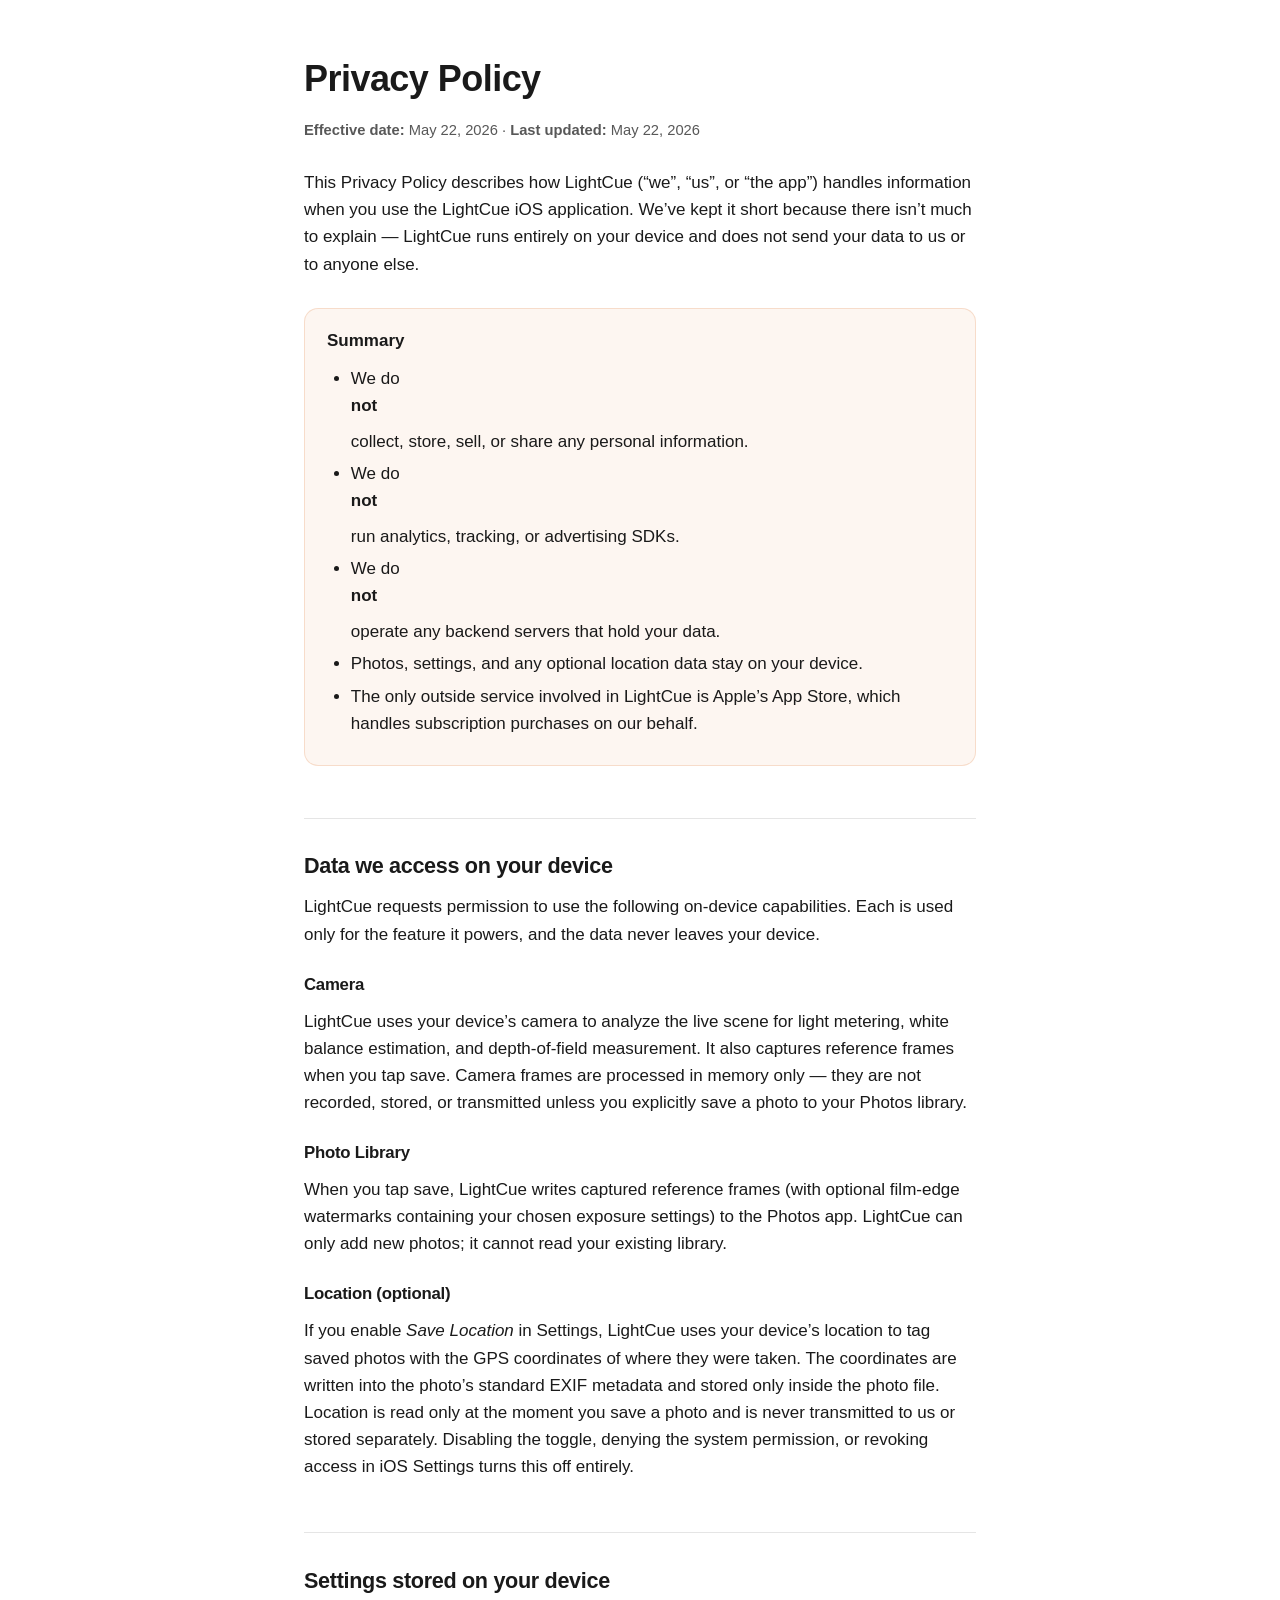
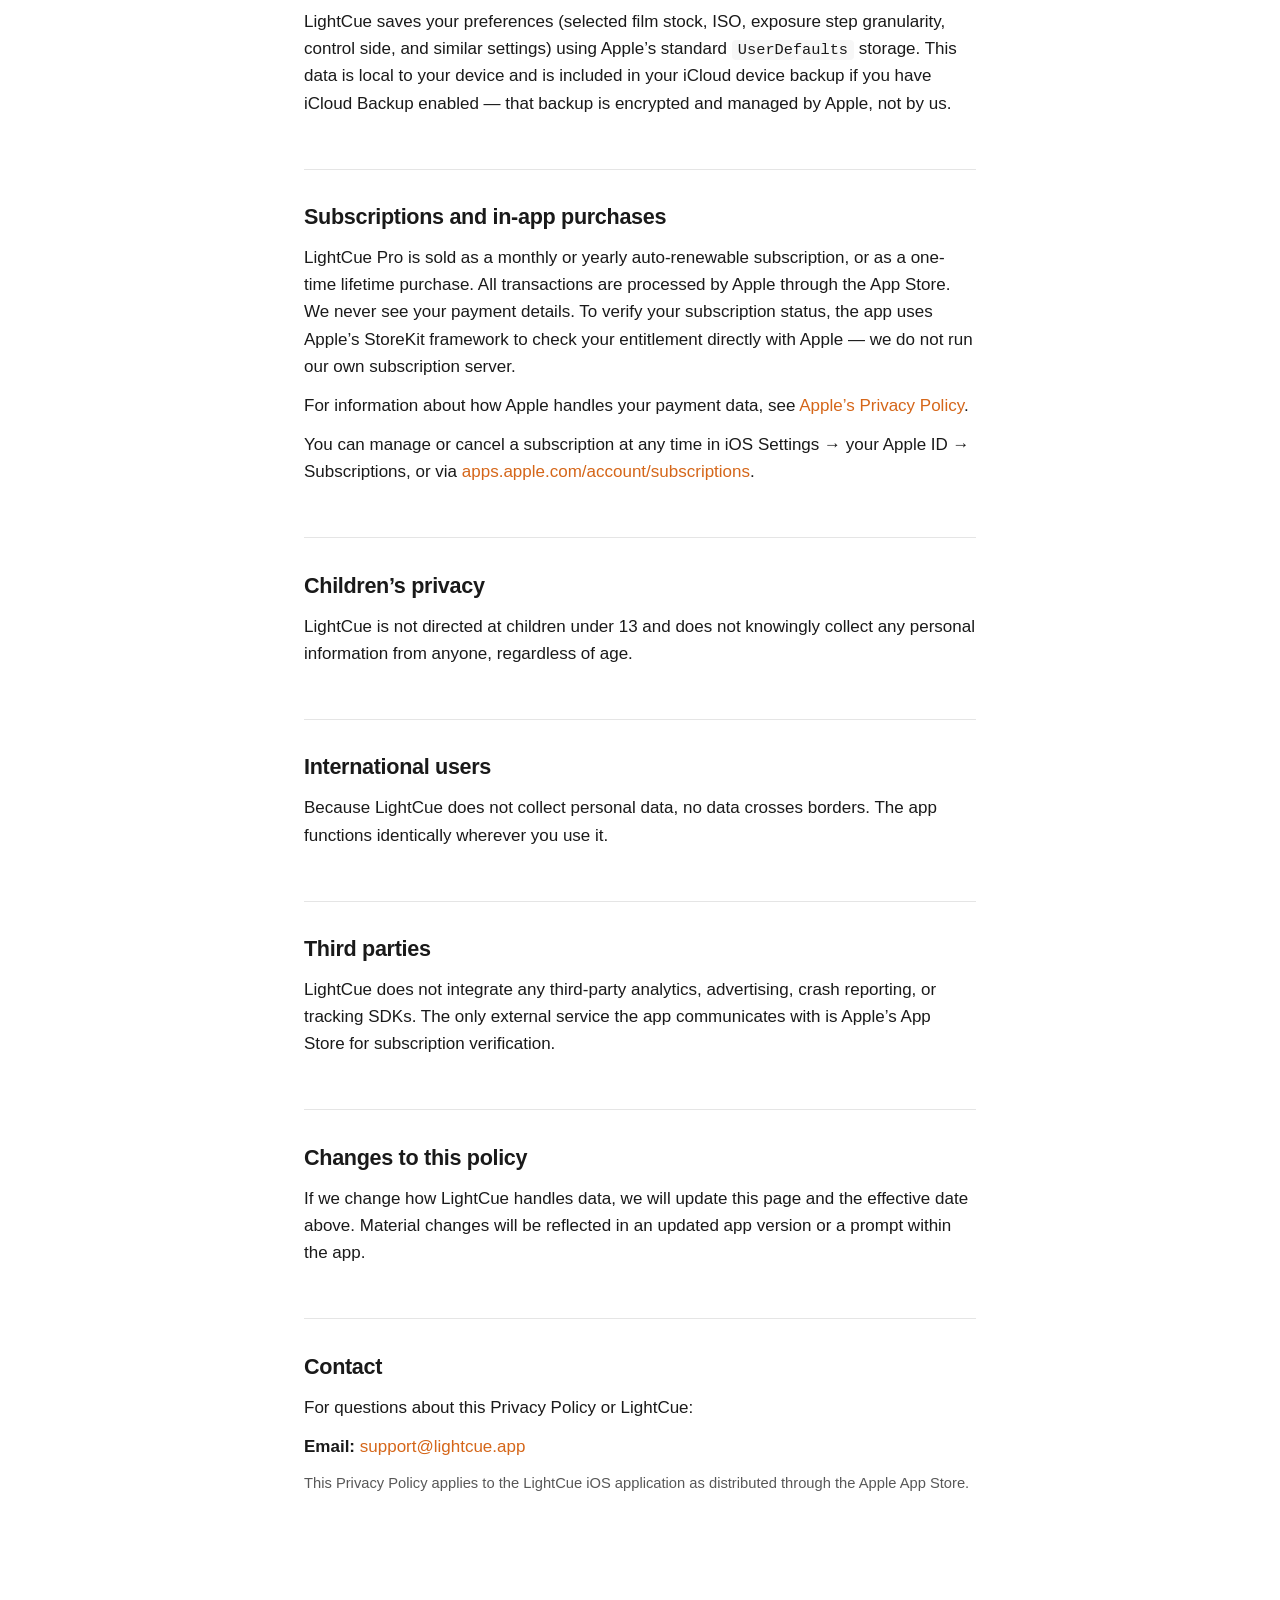
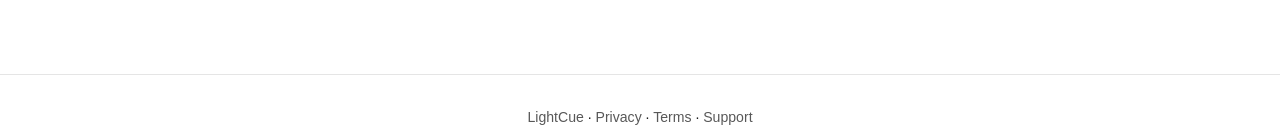
==== privacy/index.html @ a79cd3bb "Add files via upload" ====
<!DOCTYPE html>
<html lang="en">
<head>
<meta charset="UTF-8">
<meta name="viewport" content="width=device-width, initial-scale=1.0">
<title>Privacy Policy — LightCue</title>
<meta name="description" content="LightCue's privacy policy. We don't collect or transmit your data — everything stays on your device.">
<link rel="canonical" href="https://qishun-git.github.io/lightcue/privacy/">
<link rel="stylesheet" href="../assets/styles.css">
</head>
<body>

<main>

<h1>Privacy Policy</h1>
<p class="meta"><strong>Effective date:</strong> May 22, 2026 &middot; <strong>Last updated:</strong> May 22, 2026</p>

<p>This Privacy Policy describes how LightCue (&ldquo;we&rdquo;, &ldquo;us&rdquo;, or &ldquo;the app&rdquo;) handles information when you use the LightCue iOS application. We&rsquo;ve kept it short because there isn&rsquo;t much to explain &mdash; LightCue runs entirely on your device and does not send your data to us or to anyone else.</p>

<div class="summary">
  <strong>Summary</strong>
  <ul>
    <li>We do <strong>not</strong> collect, store, sell, or share any personal information.</li>
    <li>We do <strong>not</strong> run analytics, tracking, or advertising SDKs.</li>
    <li>We do <strong>not</strong> operate any backend servers that hold your data.</li>
    <li>Photos, settings, and any optional location data stay on your device.</li>
    <li>The only outside service involved in LightCue is Apple&rsquo;s App Store, which handles subscription purchases on our behalf.</li>
  </ul>
</div>

<h2>Data we access on your device</h2>
<p>LightCue requests permission to use the following on-device capabilities. Each is used only for the feature it powers, and the data never leaves your device.</p>

<h3>Camera</h3>
<p>LightCue uses your device&rsquo;s camera to analyze the live scene for light metering, white balance estimation, and depth-of-field measurement. It also captures reference frames when you tap save. Camera frames are processed in memory only &mdash; they are not recorded, stored, or transmitted unless you explicitly save a photo to your Photos library.</p>

<h3>Photo Library</h3>
<p>When you tap save, LightCue writes captured reference frames (with optional film-edge watermarks containing your chosen exposure settings) to the Photos app. LightCue can only add new photos; it cannot read your existing library.</p>

<h3>Location (optional)</h3>
<p>If you enable <em>Save Location</em> in Settings, LightCue uses your device&rsquo;s location to tag saved photos with the GPS coordinates of where they were taken. The coordinates are written into the photo&rsquo;s standard EXIF metadata and stored only inside the photo file. Location is read only at the moment you save a photo and is never transmitted to us or stored separately. Disabling the toggle, denying the system permission, or revoking access in iOS Settings turns this off entirely.</p>

<h2>Settings stored on your device</h2>
<p>LightCue saves your preferences (selected film stock, ISO, exposure step granularity, control side, and similar settings) using Apple&rsquo;s standard <code>UserDefaults</code> storage. This data is local to your device and is included in your iCloud device backup if you have iCloud Backup enabled &mdash; that backup is encrypted and managed by Apple, not by us.</p>

<h2>Subscriptions and in-app purchases</h2>
<p>LightCue Pro is sold as a monthly or yearly auto-renewable subscription, or as a one-time lifetime purchase. All transactions are processed by Apple through the App Store. We never see your payment details. To verify your subscription status, the app uses Apple&rsquo;s StoreKit framework to check your entitlement directly with Apple &mdash; we do not run our own subscription server.</p>
<p>For information about how Apple handles your payment data, see <a href="https://www.apple.com/legal/privacy/">Apple&rsquo;s Privacy Policy</a>.</p>
<p>You can manage or cancel a subscription at any time in iOS Settings &rarr; your Apple ID &rarr; Subscriptions, or via <a href="https://apps.apple.com/account/subscriptions">apps.apple.com/account/subscriptions</a>.</p>

<h2>Children&rsquo;s privacy</h2>
<p>LightCue is not directed at children under 13 and does not knowingly collect any personal information from anyone, regardless of age.</p>

<h2>International users</h2>
<p>Because LightCue does not collect personal data, no data crosses borders. The app functions identically wherever you use it.</p>

<h2>Third parties</h2>
<p>LightCue does not integrate any third-party analytics, advertising, crash reporting, or tracking SDKs. The only external service the app communicates with is Apple&rsquo;s App Store for subscription verification.</p>

<h2>Changes to this policy</h2>
<p>If we change how LightCue handles data, we will update this page and the effective date above. Material changes will be reflected in an updated app version or a prompt within the app.</p>

<h2>Contact</h2>
<p>For questions about this Privacy Policy or LightCue:</p>
<p><strong>Email:</strong> <a href="mailto:support@lightcue.app">support@lightcue.app</a></p>

<p class="meta">This Privacy Policy applies to the LightCue iOS application as distributed through the Apple App Store.</p>

</main>

<footer class="footer">
  <p><a href="../">LightCue</a> &middot; <a href="../privacy/">Privacy</a> &middot; <a href="../terms/">Terms</a> &middot; <a href="../support/">Support</a></p>
</footer>

</body>
</html>
---- assets/styles.css ----
/* LightCue site shared stylesheet.
   Applied to landing, privacy, terms, and support pages so they
   inherit the same look. */

:root {
  --text: #1a1a1a;
  --muted: #585858;
  --soft: #8a8a8a;
  --accent: #d56619;
  --accent-deep: #c75512;
  --bg: #ffffff;
  --surface: #f7f7f7;
  --border: #e5e5e5;
  --radius: 14px;
  --max-width: 720px;
}

@media (prefers-color-scheme: dark) {
  :root {
    --text: #ededed;
    --muted: #b0b0b0;
    --soft: #6f6f6f;
    --accent: #ff8c3d;
    --accent-deep: #ff6f1a;
    --bg: #0e0e10;
    --surface: #18181b;
    --border: #2a2a2e;
  }
}

* { box-sizing: border-box; }

html { -webkit-text-size-adjust: 100%; }

body {
  font-family: -apple-system, BlinkMacSystemFont, "SF Pro Text", "Segoe UI", Helvetica, Arial, sans-serif;
  font-size: 17px;
  line-height: 1.6;
  color: var(--text);
  background: var(--bg);
  margin: 0;
  -webkit-font-smoothing: antialiased;
  -moz-osx-font-smoothing: grayscale;
}

main {
  max-width: var(--max-width);
  margin: 0 auto;
  padding: 56px 24px 96px;
}

h1, h2, h3 {
  font-family: -apple-system, BlinkMacSystemFont, "SF Pro Display", "Segoe UI", Helvetica, Arial, sans-serif;
  letter-spacing: -0.015em;
  line-height: 1.25;
  color: var(--text);
}

h1 {
  font-size: 2.25rem;
  font-weight: 800;
  margin: 0 0 0.5em;
}

h2 {
  font-size: 1.35rem;
  font-weight: 700;
  margin-top: 2.4em;
  margin-bottom: 0.6em;
  padding-top: 1.6em;
  border-top: 1px solid var(--border);
}

h3 {
  font-size: 1.05rem;
  font-weight: 700;
  margin-top: 1.6em;
  margin-bottom: 0.3em;
}

p {
  margin: 0.7em 0;
  color: var(--text);
}

ul {
  padding-left: 1.4em;
  margin: 0.6em 0;
}

li {
  margin: 0.3em 0;
}

a {
  color: var(--accent);
  text-decoration: none;
  border-bottom: 1px solid transparent;
  transition: border-color 120ms ease;
}

a:hover, a:focus {
  border-bottom-color: var(--accent);
}

code {
  font-family: ui-monospace, SFMono-Regular, "SF Mono", Menlo, Consolas, monospace;
  font-size: 0.9em;
  padding: 0.05em 0.4em;
  background: var(--surface);
  border-radius: 4px;
}

.meta {
  color: var(--muted);
  font-size: 0.92rem;
  margin: 0 0 1.8em;
}

.summary {
  background: rgba(213, 102, 25, 0.06);
  border: 1px solid rgba(213, 102, 25, 0.18);
  border-radius: var(--radius);
  padding: 18px 22px;
  margin: 1.8em 0;
}

@media (prefers-color-scheme: dark) {
  .summary {
    background: rgba(255, 140, 61, 0.08);
    border-color: rgba(255, 140, 61, 0.22);
  }
}

.summary strong { display: block; margin-bottom: 0.5em; }

.footer {
  margin-top: 4em;
  padding-top: 1.5em;
  border-top: 1px solid var(--border);
  color: var(--muted);
  font-size: 0.88rem;
  text-align: center;
}

.footer a { color: var(--muted); }

/* ------------------------------------------------------------------
   Landing-page-specific styling
   ------------------------------------------------------------------ */

.landing {
  text-align: center;
}

.landing main {
  padding-top: 96px;
}

.eyebrow {
  display: inline-block;
  font-size: 0.78rem;
  font-weight: 700;
  letter-spacing: 0.18em;
  text-transform: uppercase;
  color: var(--accent);
  margin-bottom: 1.2em;
}

.landing h1 {
  font-size: clamp(2.4rem, 6vw, 3.4rem);
  margin-bottom: 0.4em;
  background: linear-gradient(180deg, var(--text) 0%, var(--muted) 140%);
  -webkit-background-clip: text;
  background-clip: text;
  color: transparent;
}

.lede {
  font-size: 1.15rem;
  color: var(--muted);
  max-width: 540px;
  margin: 0 auto 2.4em;
}

.cta-row {
  display: flex;
  gap: 12px;
  justify-content: center;
  flex-wrap: wrap;
  margin-top: 1.6em;
  margin-bottom: 3.5em;
}

.btn {
  display: inline-flex;
  align-items: center;
  justify-content: center;
  padding: 12px 22px;
  border-radius: 999px;
  font-size: 0.95rem;
  font-weight: 600;
  border: 1px solid transparent;
  transition: transform 120ms ease, background 120ms ease, border-color 120ms ease;
}

.btn:hover { transform: translateY(-1px); }

.btn-primary {
  background: linear-gradient(180deg, var(--accent), var(--accent-deep));
  color: #ffffff;
  border-color: var(--accent-deep);
  box-shadow: 0 6px 22px rgba(213, 102, 25, 0.28);
}

.btn-primary:hover { border-bottom-color: var(--accent-deep); }

.btn-ghost {
  color: var(--text);
  border-color: var(--border);
  background: transparent;
}

.btn-ghost:hover { border-bottom-color: var(--border); }

.feature-grid {
  display: grid;
  grid-template-columns: repeat(auto-fit, minmax(220px, 1fr));
  gap: 12px;
  margin: 2em auto 0;
  text-align: left;
}

.feature {
  padding: 18px 18px;
  border: 1px solid var(--border);
  border-radius: var(--radius);
  background: var(--surface);
}

.feature h3 {
  margin: 0 0 0.3em;
  font-size: 1rem;
}

.feature p {
  margin: 0;
  color: var(--muted);
  font-size: 0.92rem;
}

.legal-links {
  margin-top: 4em;
  display: flex;
  gap: 24px;
  justify-content: center;
  flex-wrap: wrap;
  font-size: 0.9rem;
  color: var(--muted);
}

.legal-links a {
  color: var(--muted);
  border-bottom-color: transparent;
}

.legal-links a:hover { color: var(--accent); border-bottom-color: var(--accent); }
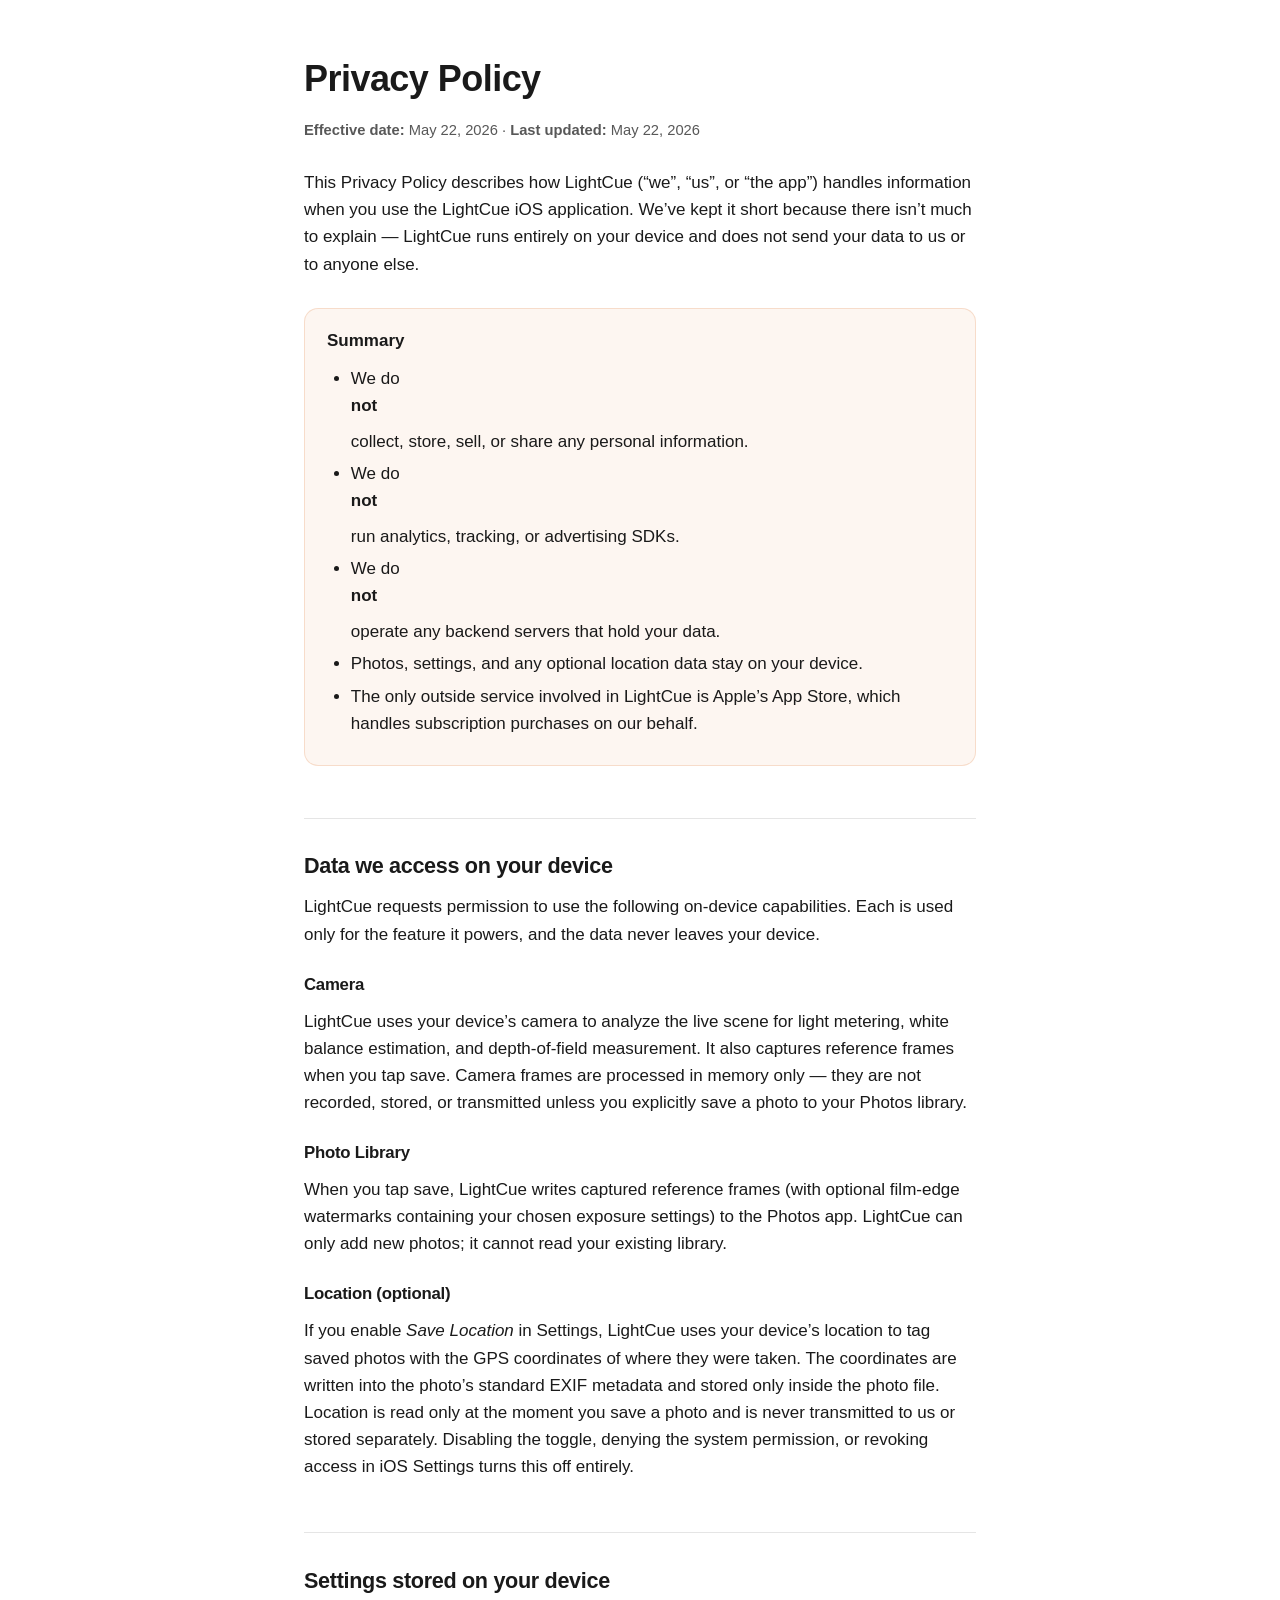
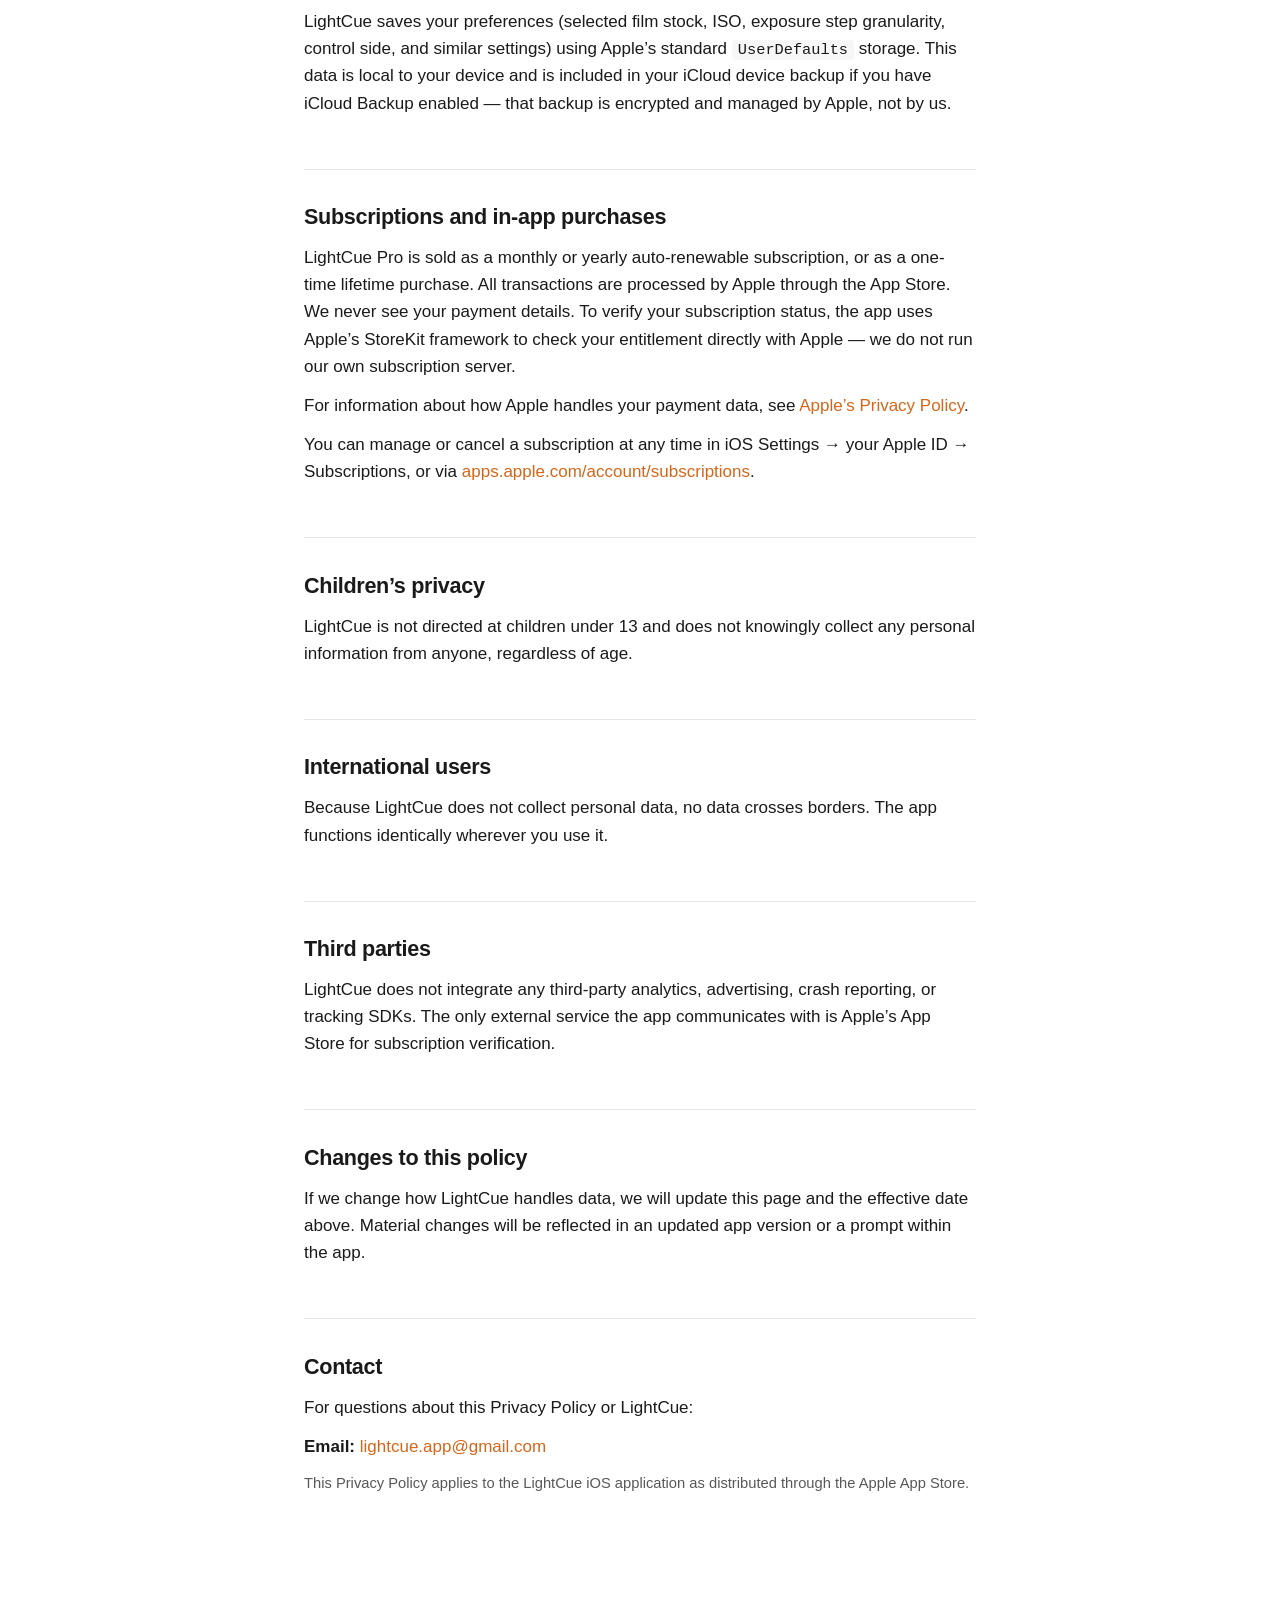
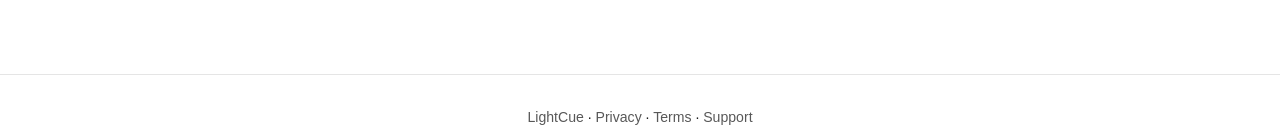
==== commit 0b4c13af: "Add files via upload" ====
--- a/privacy/index.html
+++ b/privacy/index.html
@@ -62,7 +62,7 @@
 
 <h2>Contact</h2>
 <p>For questions about this Privacy Policy or LightCue:</p>
-<p><strong>Email:</strong> <a href="mailto:support@lightcue.app">support@lightcue.app</a></p>
+<p><strong>Email:</strong> <a href="mailto:lightcue.app@gmail.com">lightcue.app@gmail.com</a></p>
 
 <p class="meta">This Privacy Policy applies to the LightCue iOS application as distributed through the Apple App Store.</p>
 
